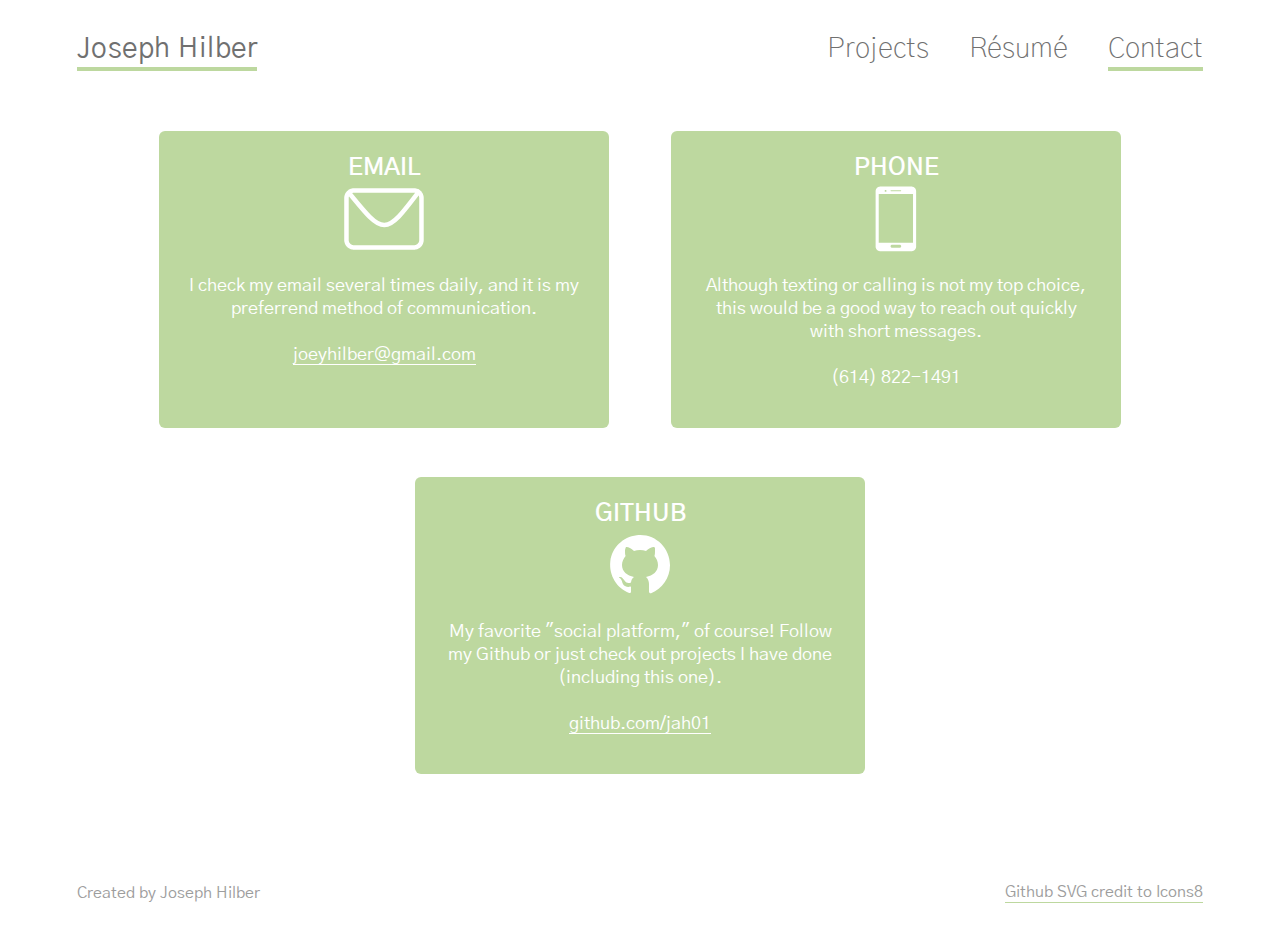
==== contact.html @ 39c45bc2 "Minor changes in js and img folders; major edit in content." ====
<!doctype html>

<html>
    
    <head>
        
        <meta charset="utf-8">
        <title>Joseph Hilber</title>
        <link rel="icon" href="../img/favicon1.ico" type="image/x-icon" />
        <link rel="icon shortcut" href="../img/favicon1.ico" type="image/x-icon" />
        
        <!-- the files in use -->
        <link rel="stylesheet" href="css/style.css" />
        <link rel="stylesheet" href="css/animate.css" />
        
    </head>
    
    <body class="animated fadeInSlow">
        
        <nav id="navTop">
            <a href="index.html"><div id="name" class="underline">Joseph Hilber</div></a>
            <div id="navSpace"></div>
            <a href="https://www.github.com/jah01/" target="_blank"><div class="navButton pRight40">Projects</div></a>
            <div class="littleSpace"></div>
            <a href="resume.pdf" target="_blank"><div class="navButton">Résumé</div></a>
            <div class="littleSpace"></div>
            <div class="navButton underline">Contact</div>
        </nav>
        
        <main>
            <div id="contactCards">
                <div class="cards">
                    <div class="cardsGUI">
                        <div class="cardsDiv" id="cardsDivEmail">
                            <div class="cardsTitle">EMAIL</div>
                            <br />
                            <div class="svgs"><img class="innerSVG" src="img/eSVG100x76x6.svg"></div>
                            <br />
                            <div class="cardsInfo">I check my email several times daily, and it is my preferrend method of communication.<br /><br /><a href="mailto:joeyhilber@gmail.com" target="_blank" class="underlineWhite">joeyhilber@gmail.com</a></div>
                        </div>
                    </div>
                </div>
                <div class="cards">
                    <div class="cardsGUI">
                        <div class="cardsDiv" id="cardsDivPhone">
                            <div class="cardsTitle">PHONE</div>
                            <br />
                            <div class="svgs"><img class="innerSVG" src="img/phone2.svg"></div>
                            <br />
                            <div class="cardsInfo">Although texting or calling is not my top choice, this would be a good way to reach out quickly with short messages.<br /><br />(614) 822-1491</div>
                        </div>
                    </div>
                </div>
                <div class="cards">
                    <div class="cardsGUI">
                        <div class="cardsDiv" id="cardsDivGithub">
                            <div class="cardsTitle">GITHUB</div>
                            <br />
                            <div class="svgs"><img class="innerSVG" src="img/github.svg"></div>
                            <br />
                            <div class="cardsInfo">My favorite "social platform," of course! Follow my Github or just check out projects I have done (including this one).<br /><br /><a href="https://www.github.com/jah01" target="_blank" class="underlineWhite">github.com/jah01</a></div>
                        </div>
                    </div>
                </div>
            </div>
        </main>

        <footer>
            <div id="contactFooter">
                <div>Created by Joseph Hilber</div>
                <div id="footerSpace"></div>
                <a href="https://www.icons8.com" target="_blank"><div id="underlineThin">Github SVG credit to Icons8</div></a>
            </div>
        </footer>

        <!-- using Microsoft's servers -->
        <script src="https://ajax.aspnetcdn.com/ajax/jquery/jquery-1.9.0.min.js"></script>
        <!-- using the local path if this is unavailable -->
        <script>
            (window.jQuery || document.write('<script src="/js/jquery-3.5.0.min.js"><\/script>'));
        </script>
        <!-- the custom js file -->
        <script src="js/script1.js"></script>
        
    </body>
    <!-- written (with ♥) by Joseph Hilber beginning April 23 and 25, 2020 -->
</html>
---- css/style.css ----
/*
written (with ♥)
by Joseph Hilber
beginning 4/25/2020
*/

@font-face {
    font-family: "libReg";
    src: url("../fonts/liberation/LiberationSans-Regular.ttf");
}

@font-face {
    font-family: "libLight";
    src: url("../fonts/liberation/LiberationSans-Light.ttf");
    font-weight: 300;
}

@font-face {
    font-family: "gothicExtraLight";
    src: url("../fonts/Gothic_A1/GothicA1-ExtraLight.ttf");
}

@font-face {
    font-family: "gothicReg";
    src: url("../fonts/Gothic_A1/GothicA1-Regular.ttf");
}

@font-face {
    font-family: "gothicSemiBold";
    src: url("../fonts/Gothic_A1/GothicA1-SemiBold.ttf");
}

html {
    scroll-behavior: smooth;
}

body {
    background-color: #fff;
    padding: 0;
    margin: 0;
}

nav {
    font-family: "gothicReg", "libReg", sans-serif;
    letter-spacing: .5px;
    font-weight: 300;
    font-size: 28px;
    color: #707070;
    position: relative;
    margin-top: 32px;
    height: auto;
    width: 88vw;
    margin-left: 6vw;
    margin-right: 6vw;
    display: flex;
    user-select: none;
    align-items: center;
    margin-bottom: 12px;
}

.navButton {
    font-family: "gothicExtraLight", "libLight", sans-serif;
    letter-spacing: 0;
    font-weight: 100;
    border-bottom: 4px solid rgba(0, 0, 0, 0);
}

.navButton:hover {
    border-bottom: 4px solid #bdd89f;
}

.littleSpace {
    width: 40px;
}

a {
    position: relative;
    text-decoration: none;
    color: inherit;
}

#navSpace {
    flex: auto;
}

.underline {
    border-bottom: 4px solid #bdd89f;
}

#picture {
    width: 36vh;
    height: 36vh;
    min-width: 240px;
    min-height: 240px;
    background-color: rgba(0, 0, 0, 0);
    border-radius: 50%;
    margin: 0 auto;
    border: 4px solid #707070;
    background-image: url(../img/glassesCropped.jpeg);
    background-size: cover;
}

#hello {
    user-select: none;
    text-align: center;
    font-family: "gothicReg", "libReg", sans-serif;
    letter-spacing: 2px;
    font-weight: 300;
    font-size: 42px;
    color: #707070;
}



#spanName {
    font-family: "gothicSemiBold", "libReg", sans-serif;
    letter-spacing: 2px;
    font-weight: 500;
    font-size: 42px;
    color: #9cbd77;
}

.five {
    height: 5vh;
}

#arrow {
    width: 146px;
    height: 80px;
    margin: 0 auto;
    background-image: url(../img/arrow.svg);
    background-size: cover;
}

.navBottomButton {
    font-size: 42px;
}

#navBottom {
    margin-left: 12vw;
    margin-right: 12vw;
    width: 76vw;
    margin-top: 0;
    color: #9d9d9d;
}

#scroll {
    height: 40px;
}

#bio {
    color: #707070;
    border-bottom: 4px solid #bdd89f;
    cursor: default;
}

#tf {
    width: 76vw;
    margin-left: 12vw;
    margin-right: 12vw;
    margin-top: 60px;
    line-height: 60px;
    height: auto;
    color: #707070;
    font-family: "libReg", sans-serif;
    text-align: justify;
    text-indent: 2em;
}

.pointer {
    cursor: pointer;
}

footer {
    color: #9d9d9d;
    font-family: "gothicReg", "libReg", sans-serif;
    margin-bottom: 32px;
    margin-left: 6vw;
    margin-right: 6vw;
    width: 88vw;
}

.pFirst {
    text-indent: 0;
}

#contactCards {
    display: flex;
    flex-wrap: wrap;
    margin-left: 10vw;
    margin-right: 10vw;
    width: 80vw;
    font-family: "gothicReg", "libReg", sans-serif;
}

.cards {
    width: 26.66vw;
    min-width: 500px;
    height: 27vw;
    margin: 0 auto;
}

.spaceCards {
    width: 5vw;
}

/* help from w3schools.com: https://www.w3schools.com/howto/howto_css_cards.asp */
.cardsGUI {
    border-radius: 6px;
    margin: 0 auto;
    display: block;
    width: 90%;
    height: 86%;
    background-color: #bdd89f;
    box-shadow: 0 4px 8px 0 rgba(0, 0, 0, 0);
    transition: 400ms;
    color: #fff;
    text-align: center;
}

.cardsGUI:hover {
    box-shadow: 0 8px 16px 0 rgba(0, 0, 0, .2);
}

.cardsTitle {
    user-select: none;
    font-family: "gothicSemiBold", sans-serif;
    display: inline-block;
}
.svgs {
    user-select: none;
}

.innerSVG {
    height: 100%;
}

.cardsInfo {
    font-family: "gothicReg", sans-serif;
    margin: 0 2vw;
}

#contactFooter {
    display: flex;
    align-items: center;
}

#footerSpace {
    flex: auto;
}

br {
    user-select: none;
}

.underlineWhite {
    border-bottom: .1em #fff solid;
}

#underlineThin {
    border-bottom: .1em solid #bdd89f;
}
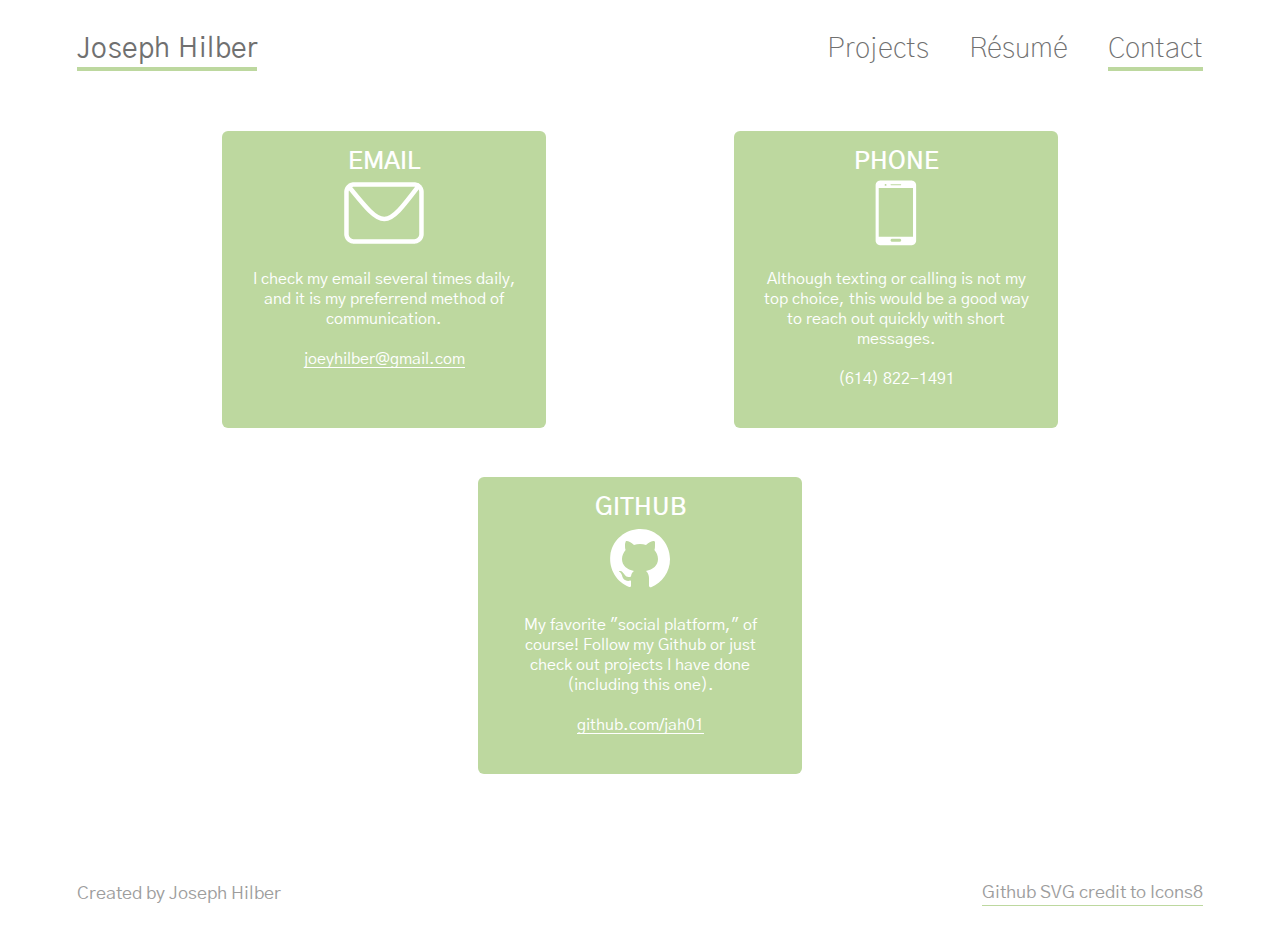
==== commit e3be7b4b: "Style updates." ====
--- a/contact.html
+++ b/contact.html
@@ -15,9 +15,9 @@
         
     </head>
     
-    <body class="animated fadeInSlow">
+    <body class="">
         
-        <nav id="navTop">
+        <nav id="navTop" class="animated fadeInSlow">
             <a href="index.html"><div id="name" class="underline">Joseph Hilber</div></a>
             <div id="navSpace"></div>
             <a href="https://www.github.com/jah01/" target="_blank"><div class="navButton pRight40">Projects</div></a>
@@ -30,7 +30,7 @@
         <main>
             <div id="contactCards">
                 <div class="cards">
-                    <div class="cardsGUI">
+                    <div class="cardsGUI animated fadeInUpCustom1">
                         <div class="cardsDiv" id="cardsDivEmail">
                             <div class="cardsTitle">EMAIL</div>
                             <br />
@@ -41,7 +41,7 @@
                     </div>
                 </div>
                 <div class="cards">
-                    <div class="cardsGUI">
+                    <div class="cardsGUI animated fadeInUpCustom2">
                         <div class="cardsDiv" id="cardsDivPhone">
                             <div class="cardsTitle">PHONE</div>
                             <br />
@@ -52,7 +52,7 @@
                     </div>
                 </div>
                 <div class="cards">
-                    <div class="cardsGUI">
+                    <div class="cardsGUI animated fadeInUpCustom3">
                         <div class="cardsDiv" id="cardsDivGithub">
                             <div class="cardsTitle">GITHUB</div>
                             <br />
@@ -66,7 +66,7 @@
         </main>
 
         <footer>
-            <div id="contactFooter">
+            <div id="contactFooter" class="animated fadeInSlow">
                 <div>Created by Joseph Hilber</div>
                 <div id="footerSpace"></div>
                 <a href="https://www.icons8.com" target="_blank"><div id="underlineThin">Github SVG credit to Icons8</div></a>
--- a/css/style.css
+++ b/css/style.css
@@ -148,7 +148,7 @@
     height: 40px;
 }
 
-#bio {
+#proj1 {
     color: #707070;
     border-bottom: 4px solid #bdd89f;
     cursor: default;
@@ -195,8 +195,9 @@
 
 .cards {
     width: 26.66vw;
-    min-width: 500px;
+    min-width: 360px;
     height: 27vw;
+    min-height: 240px;
     margin: 0 auto;
 }
 
@@ -260,3 +261,17 @@
 #underlineThin {
     border-bottom: .1em solid #bdd89f;
 }
+
+.navBottomSpace {
+    flex: auto;
+}
+
+.projPic {
+    user-select: none;
+    margin-right: 1em;
+    margin-bottom: .5em;
+}
+
+.linkSeen {
+    text-decoration: underline #707070;
+}
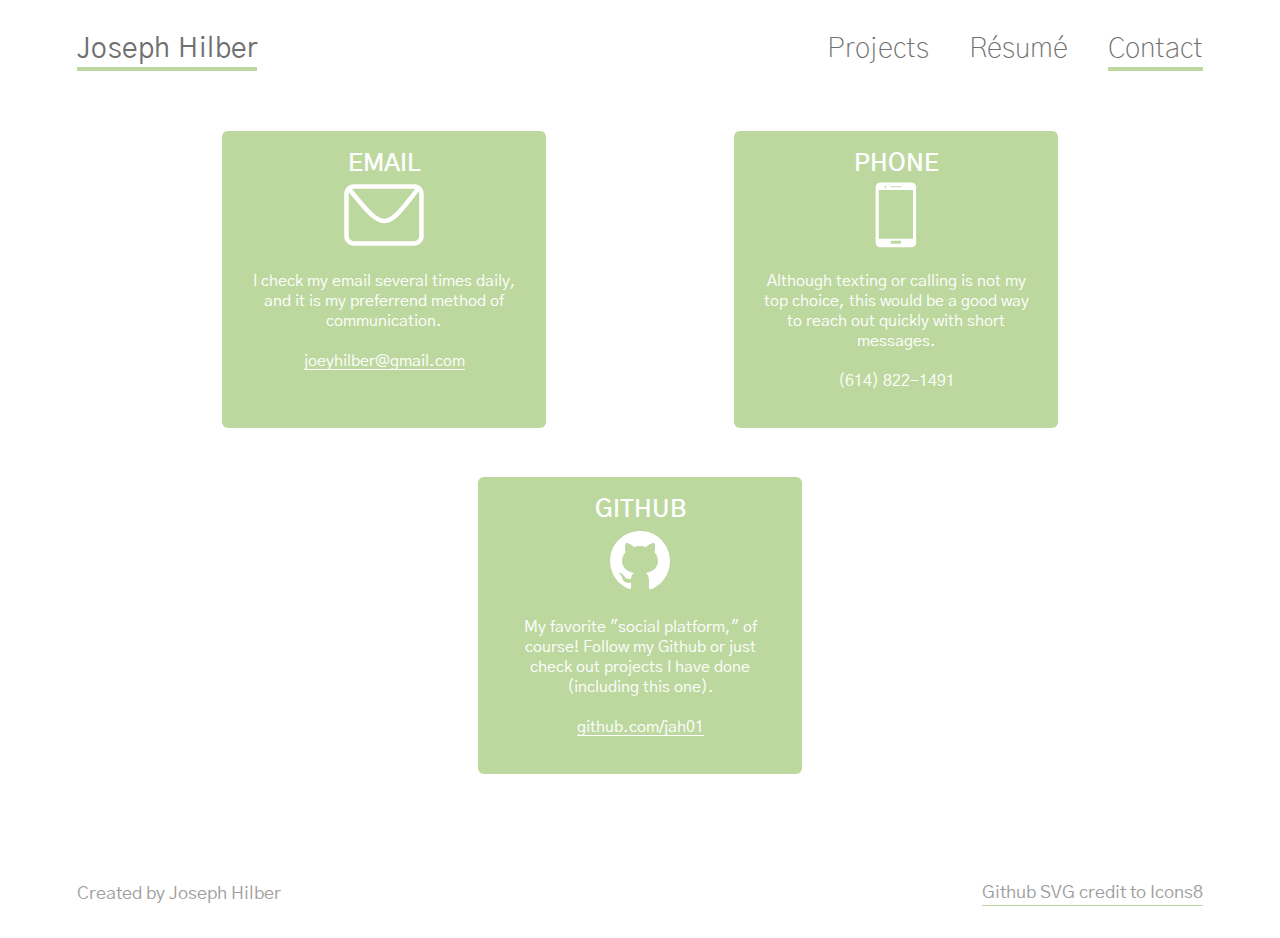
==== commit 717a7388: "Deleted unused code." ====
--- a/contact.html
+++ b/contact.html
@@ -15,10 +15,10 @@
         
     </head>
     
-    <body class="">
+    <body>
         
         <nav id="navTop" class="animated fadeInSlow">
-            <a href="index.html"><div id="name" class="underline">Joseph Hilber</div></a>
+            <a href="/"><div id="name" class="underline">Joseph Hilber</div></a>
             <div id="navSpace"></div>
             <a href="https://www.github.com/jah01/" target="_blank"><div class="navButton pRight40">Projects</div></a>
             <div class="littleSpace"></div>
--- a/css/style.css
+++ b/css/style.css
@@ -32,6 +32,7 @@
 
 html {
     scroll-behavior: smooth;
+    overflow-x: hidden;
 }
 
 body {
@@ -112,7 +113,7 @@
 
 
 
-#spanName {
+.spanName {
     font-family: "gothicSemiBold", "libReg", sans-serif;
     letter-spacing: 2px;
     font-weight: 500;
@@ -130,6 +131,10 @@
     margin: 0 auto;
     background-image: url(../img/arrow.svg);
     background-size: cover;
+/*
+    position: absolute;
+    bottom: 0;
+*/
 }
 
 .navBottomButton {
@@ -275,3 +280,32 @@
 .linkSeen {
     text-decoration: underline #707070;
 }
+
+.imgRounded {
+    border-radius: 8px;
+}
+
+.words {
+    user-select: none;
+    text-align: center;
+    font-family: "gothicReg", "libReg", sans-serif;
+    letter-spacing: 2px;
+    font-weight: 300;
+    font-size: 42px;
+    color: #707070;
+}
+
+#main {
+    height: 100vh;
+    position: relative;
+}
+
+#intro {
+    height: 70vh;
+    position: relative;
+    display: flex;
+}
+
+#introInner {
+    margin: auto;
+}
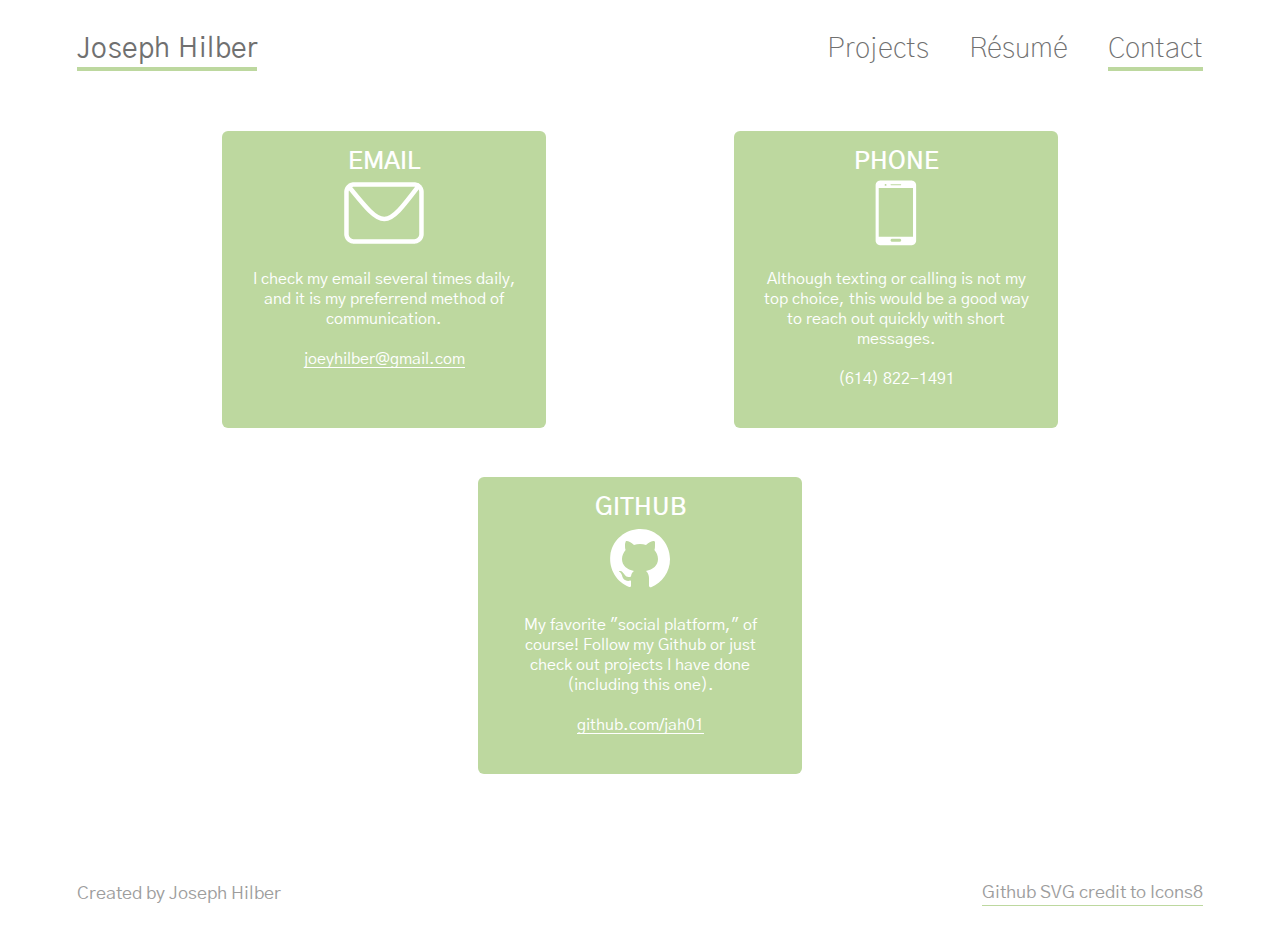
==== commit 3a065655: "Minor animation modifications (part 3)." ====
--- a/contact.html
+++ b/contact.html
@@ -17,7 +17,7 @@
     
     <body>
         
-        <nav id="navTop" class="animated fadeInSlow">
+        <nav id="navTop">
             <a href="/"><div id="name" class="underline">Joseph Hilber</div></a>
             <div id="navSpace"></div>
             <a href="https://www.github.com/jah01/" target="_blank"><div class="navButton pRight40">Projects</div></a>
@@ -27,10 +27,12 @@
             <div class="navButton underline">Contact</div>
         </nav>
         
+        <div id="cover"></div>
+        
         <main>
             <div id="contactCards">
                 <div class="cards">
-                    <div class="cardsGUI animated fadeInUpCustom1">
+                    <div id="card1" class="cardsGUI">
                         <div class="cardsDiv" id="cardsDivEmail">
                             <div class="cardsTitle">EMAIL</div>
                             <br />
@@ -41,7 +43,7 @@
                     </div>
                 </div>
                 <div class="cards">
-                    <div class="cardsGUI animated fadeInUpCustom2">
+                    <div id="card2" class="cardsGUI">
                         <div class="cardsDiv" id="cardsDivPhone">
                             <div class="cardsTitle">PHONE</div>
                             <br />
@@ -52,7 +54,7 @@
                     </div>
                 </div>
                 <div class="cards">
-                    <div class="cardsGUI animated fadeInUpCustom3">
+                    <div id="card3" class="cardsGUI">
                         <div class="cardsDiv" id="cardsDivGithub">
                             <div class="cardsTitle">GITHUB</div>
                             <br />
@@ -66,7 +68,7 @@
         </main>
 
         <footer>
-            <div id="contactFooter" class="animated fadeInSlow">
+            <div id="contactFooter">
                 <div>Created by Joseph Hilber</div>
                 <div id="footerSpace"></div>
                 <a href="https://www.icons8.com" target="_blank"><div id="underlineThin">Github SVG credit to Icons8</div></a>
@@ -81,6 +83,15 @@
         </script>
         <!-- the custom js file -->
         <script src="js/script1.js"></script>
+        <script type="text/javascript">
+            $(document).ready(function() {
+                $("#navTop").addClass("animated fadeInSlow");
+                $("#card1").addClass("animated fadeInUpCustom1");
+                $("#card2").addClass("animated fadeInUpCustom2");
+                $("#card3").addClass("animated fadeInUpCustom3");
+                $("#contactFooter").addClass("animated fadeInSlow");
+            });
+        </script>
         
     </body>
     <!-- written (with ♥) by Joseph Hilber beginning April 23 and 25, 2020 -->
--- a/css/style.css
+++ b/css/style.css
@@ -87,31 +87,6 @@
 .underline {
     border-bottom: 4px solid #bdd89f;
 }
-
-#picture {
-    width: 36vh;
-    height: 36vh;
-    min-width: 240px;
-    min-height: 240px;
-    background-color: rgba(0, 0, 0, 0);
-    border-radius: 50%;
-    margin: 0 auto;
-    border: 4px solid #707070;
-    background-image: url(../img/glassesCropped.jpeg);
-    background-size: cover;
-}
-
-#hello {
-    user-select: none;
-    text-align: center;
-    font-family: "gothicReg", "libReg", sans-serif;
-    letter-spacing: 2px;
-    font-weight: 300;
-    font-size: 42px;
-    color: #707070;
-}
-
-
 
 .spanName {
     font-family: "gothicSemiBold", "libReg", sans-serif;
@@ -131,10 +106,6 @@
     margin: 0 auto;
     background-image: url(../img/arrow.svg);
     background-size: cover;
-/*
-    position: absolute;
-    bottom: 0;
-*/
 }
 
 .navBottomButton {
@@ -204,10 +175,6 @@
     height: 27vw;
     min-height: 240px;
     margin: 0 auto;
-}
-
-.spaceCards {
-    width: 5vw;
 }
 
 /* help from w3schools.com: https://www.w3schools.com/howto/howto_css_cards.asp */
@@ -309,3 +276,13 @@
 #introInner {
     margin: auto;
 }
+
+#cover {
+    position: absolute;
+    height: 100vh;
+    width: 100vw;
+    top: 0;
+    left: 0;
+    background: #fff;
+    z-index: 9999;
+}
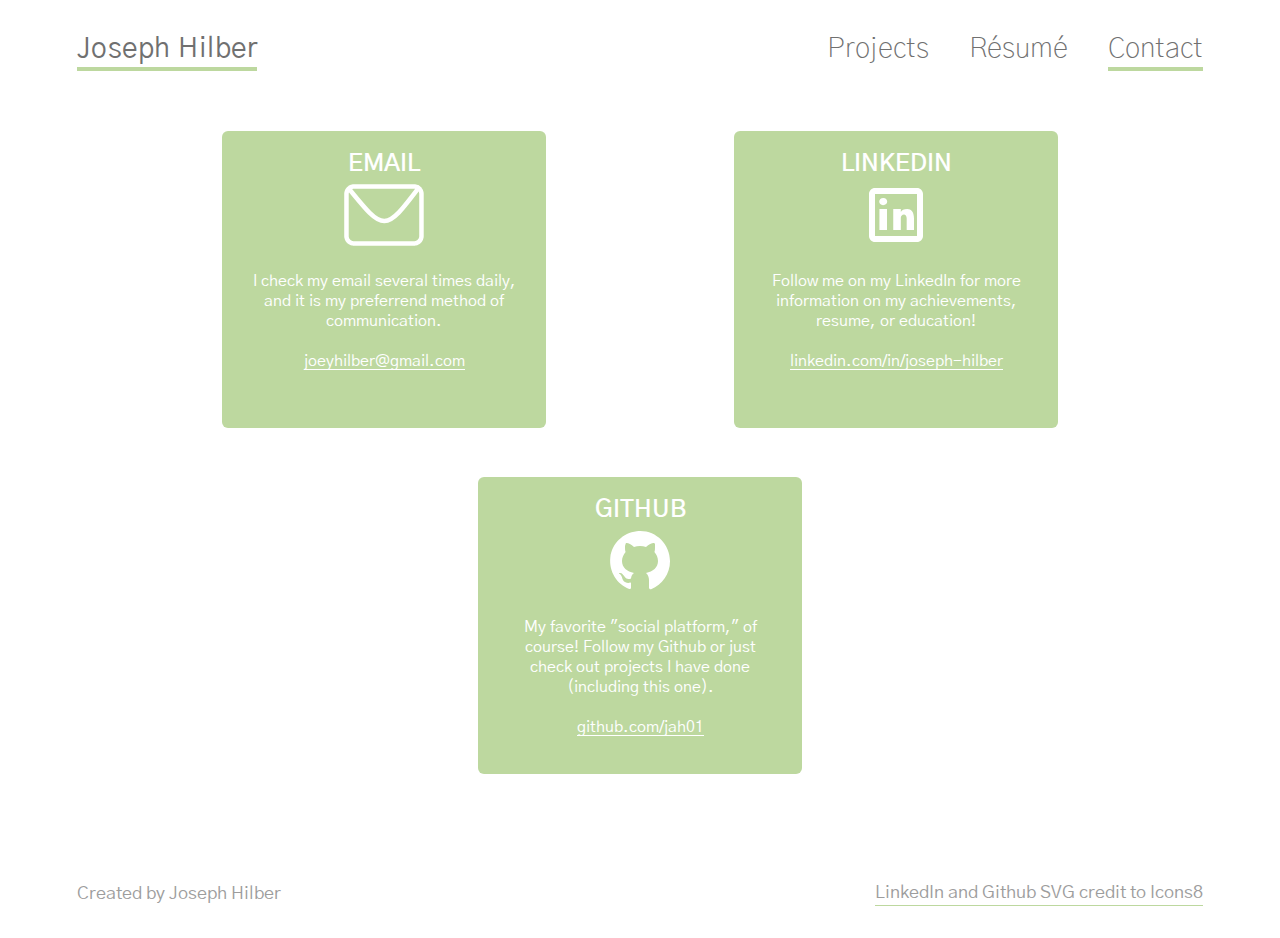
==== commit fba80261: "Updated contact.html." ====
--- a/contact.html
+++ b/contact.html
@@ -45,11 +45,11 @@
                 <div class="cards">
                     <div id="card2" class="cardsGUI">
                         <div class="cardsDiv" id="cardsDivPhone">
-                            <div class="cardsTitle">PHONE</div>
+                            <div class="cardsTitle">LINKEDIN</div>
                             <br />
-                            <div class="svgs"><img class="innerSVG" src="img/phone2.svg"></div>
+                            <div class="svgs"><img class="innerSVG" src="img/linkedin.svg"></div>
                             <br />
-                            <div class="cardsInfo">Although texting or calling is not my top choice, this would be a good way to reach out quickly with short messages.<br /><br />(614) 822-1491</div>
+                            <div class="cardsInfo">Follow me on my LinkedIn for more information on my achievements, resume, or education!<br /><br /><a href="https://www.linkedin.com/in/joseph-hilber/" target="_blank" class="underlineWhite">linkedin.com/in/joseph-hilber</a></div>
                         </div>
                     </div>
                 </div>
@@ -71,7 +71,7 @@
             <div id="contactFooter">
                 <div>Created by Joseph Hilber</div>
                 <div id="footerSpace"></div>
-                <a href="https://www.icons8.com" target="_blank"><div id="underlineThin">Github SVG credit to Icons8</div></a>
+                <a href="https://www.icons8.com" target="_blank"><div id="underlineThin">LinkedIn and Github SVG credit to Icons8</div></a>
             </div>
         </footer>
 
